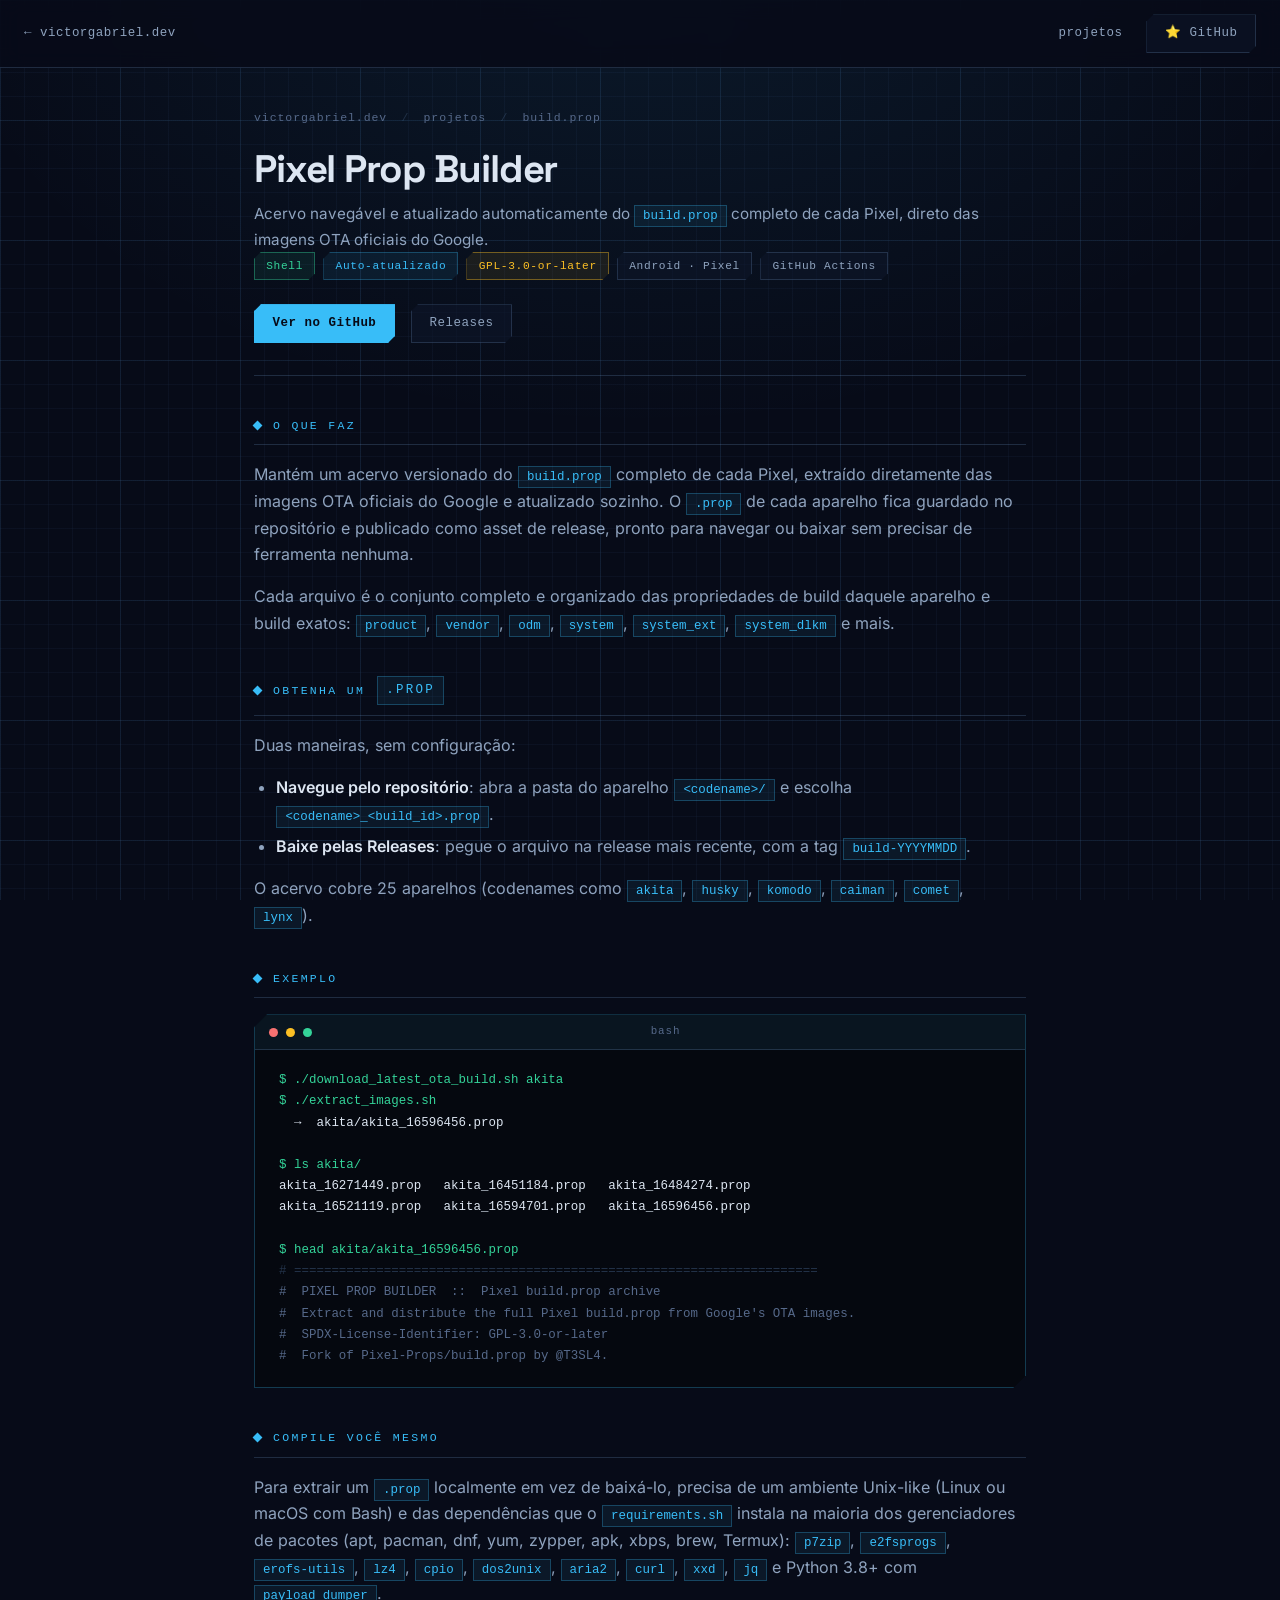
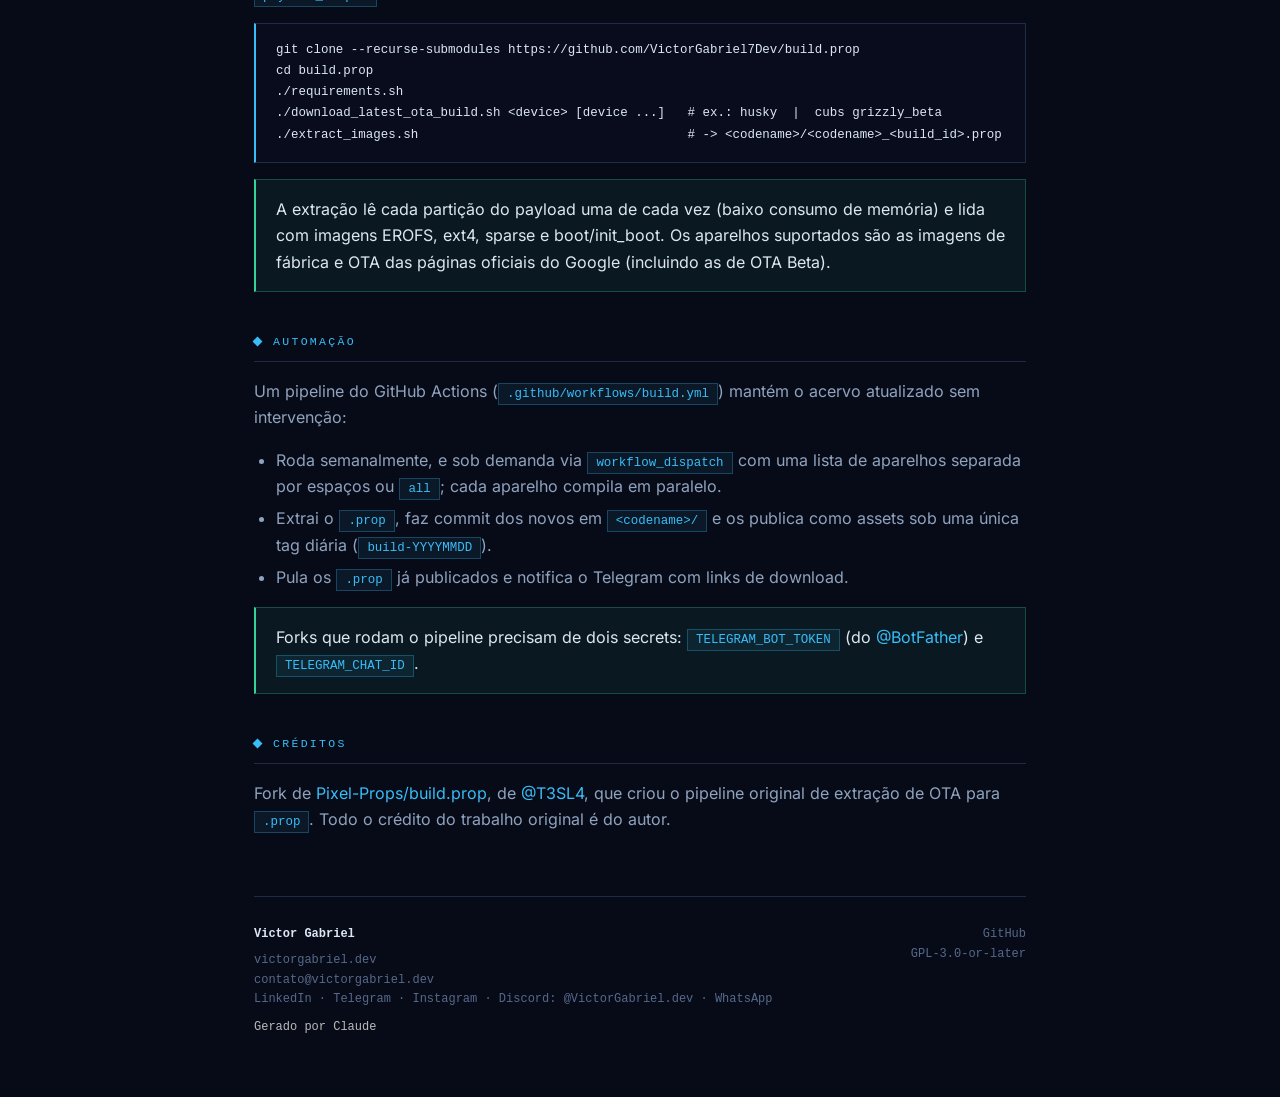
==== projetos/build.prop/index.html @ a3136533 "Atualiza o espelho do conteúdo servido por https://victorgabriel.dev/ Captura feita por HTTP público" ====
<!DOCTYPE html>
<html lang="pt-BR">
<head>
  <meta charset="UTF-8">
  <meta name="viewport" content="width=device-width, initial-scale=1.0">

  <title>Pixel Prop Builder · build.prop de todo Pixel, direto das OTA | Victor Gabriel</title>
  <meta name="description" content="Acervo navegável e atualizado automaticamente do build.prop completo de cada Pixel, extraído direto das imagens OTA oficiais do Google e publicado como asset de release.">
  <meta name="keywords" content="build.prop, Pixel, OTA, Android, imagem de fábrica, factory image, codename, ro.build, device props, Google OTA, payload dumper, EROFS, Pixel Prop Builder, Victor Gabriel Dev, Victor Gabriel Desenvolvedor, Victor Gabriel Linux, Victor Gabriel Android, Inovamind Dev">
  <meta name="author" content="Victor Gabriel">
  <meta name="robots" content="index, follow">
  <link rel="canonical" href="https://victorgabriel.dev/projetos/build.prop/">

  <meta property="og:type"        content="website">
  <meta property="og:url"         content="https://victorgabriel.dev/projetos/build.prop/">
  <meta property="og:title"       content="Pixel Prop Builder · build.prop de todo Pixel, direto das OTA">
  <meta property="og:description" content="Acervo versionado e auto-atualizado do build.prop completo de cada Pixel, extraído direto das imagens OTA oficiais do Google.">
  <meta property="og:image"       content="https://victorgabriel.dev/paz-amor-e-coding.jpg">
  <meta property="og:locale"      content="pt_BR">
  <meta property="og:site_name"   content="Victor Gabriel">

  <meta name="twitter:card"        content="summary">
  <meta name="twitter:title"       content="Pixel Prop Builder · build.prop de todo Pixel, direto das OTA">
  <meta name="twitter:description" content="Acervo versionado e auto-atualizado do build.prop completo de cada Pixel, extraído das imagens OTA oficiais do Google.">
  <meta name="twitter:image"       content="https://victorgabriel.dev/paz-amor-e-coding.jpg">

  <script type="application/ld+json">
  {
    "@context": "https://schema.org",
    "@type": "SoftwareApplication",
    "name": "Pixel Prop Builder",
    "description": "Acervo navegável e atualizado automaticamente do build.prop completo de cada Pixel, extraído direto das imagens OTA oficiais do Google e publicado como asset de release.",
    "applicationCategory": "DeveloperApplication",
    "operatingSystem": "Linux, macOS",
    "programmingLanguage": "Shell",
    "codeRepository": "https://github.com/VictorGabriel7Dev/build.prop",
    "author": {
      "@type": "Person",
      "name": "Victor Gabriel",
      "url": "https://victorgabriel.dev",
      "email": "contato@victorgabriel.dev"
    },
    "license": "https://www.gnu.org/licenses/gpl-3.0.html",
    "url": "https://victorgabriel.dev/projetos/build.prop/",
    "offers": {
      "@type": "Offer",
      "price": "0",
      "priceCurrency": "BRL"
    }
  }
  </script>

  <link rel="preload" href="/fonts/space-grotesk.woff2" as="font" type="font/woff2" crossorigin>
  <link rel="preload" href="/fonts/inter.woff2" as="font" type="font/woff2" crossorigin>
  <link rel="stylesheet" href="/css/site.css">
  <meta name="theme-color" content="#070B18">
  <meta name="color-scheme" content="dark">
</head>

<body>

  <nav>
    <a href="https://victorgabriel.dev">← victorgabriel.dev</a>
    <div class="nav-right">
      <a href="https://victorgabriel.dev/projetos/">projetos</a>
      <a href="https://github.com/VictorGabriel7Dev/build.prop" class="btn-gh">⭐ GitHub</a>
    </div>
  </nav>

  <div class="page">

    <header>
      <div class="breadcrumb">
        <a href="https://victorgabriel.dev">victorgabriel.dev</a>
        <span>/</span>
        <a href="https://victorgabriel.dev/projetos/">projetos</a>
        <span>/</span>
        build.prop
      </div>

      <h1>Pixel Prop Builder</h1>
      <p class="tagline">Acervo navegável e atualizado automaticamente do <code>build.prop</code> completo de cada Pixel, direto das imagens OTA oficiais do Google.</p>

      <div class="meta-badges">
        <span class="badge green">Shell</span>
        <span class="badge cyan">Auto-atualizado</span>
        <span class="badge yellow">GPL-3.0-or-later</span>
        <span class="badge">Android · Pixel</span>
        <span class="badge">GitHub Actions</span>
      </div>

      <div class="header-links">
        <a href="https://github.com/VictorGabriel7Dev/build.prop" class="link-primary">Ver no GitHub</a>
        <a href="https://github.com/VictorGabriel7Dev/build.prop/releases" class="link-secondary" target="_blank">Releases</a>
      </div>
    </header>

    <div class="content">

      <section>
        <h2>O que faz</h2>
        <p>
          Mantém um acervo versionado do <code>build.prop</code> completo de cada Pixel, extraído
          diretamente das imagens OTA oficiais do Google e atualizado sozinho. O <code>.prop</code>
          de cada aparelho fica guardado no repositório e publicado como asset de release, pronto
          para navegar ou baixar sem precisar de ferramenta nenhuma.
        </p>
        <p>
          Cada arquivo é o conjunto completo e organizado das propriedades de build daquele aparelho
          e build exatos: <code>product</code>, <code>vendor</code>, <code>odm</code>,
          <code>system</code>, <code>system_ext</code>, <code>system_dlkm</code> e mais.
        </p>
      </section>

      <section>
        <h2>Obtenha um <code>.prop</code></h2>
        <p>Duas maneiras, sem configuração:</p>
        <ul>
          <li>
            <strong>Navegue pelo repositório</strong>: abra a pasta do aparelho
            <code>&lt;codename&gt;/</code> e escolha <code>&lt;codename&gt;_&lt;build_id&gt;.prop</code>.
          </li>
          <li>
            <strong>Baixe pelas Releases</strong>: pegue o arquivo na release mais recente,
            com a tag <code>build-YYYYMMDD</code>.
          </li>
        </ul>
        <p>O acervo cobre 25 aparelhos (codenames como <code>akita</code>, <code>husky</code>,
           <code>komodo</code>, <code>caiman</code>, <code>comet</code>, <code>lynx</code>).</p>
      </section>

      <section>
        <h2>Exemplo</h2>
        <div class="terminal">
          <div class="terminal-bar">
            <div class="dot dot-r"></div>
            <div class="dot dot-y"></div>
            <div class="dot dot-g"></div>
            <span class="terminal-title">bash</span>
          </div>
          <pre><span class="t-cmd">$ ./download_latest_ota_build.sh akita</span>
<span class="t-cmd">$ ./extract_images.sh</span>
  →  akita/akita_16596456.prop

<span class="t-cmd">$ ls akita/</span>
akita_16271449.prop   akita_16451184.prop   akita_16484274.prop
akita_16521119.prop   akita_16594701.prop   akita_16596456.prop

<span class="t-cmd">$ head akita/akita_16596456.prop</span>
<span class="t-sep"># ======================================================================</span>
<span class="t-label">#  PIXEL PROP BUILDER  ::  Pixel build.prop archive</span>
<span class="t-label">#  Extract and distribute the full Pixel build.prop from Google's OTA images.</span>
<span class="t-label">#  SPDX-License-Identifier: GPL-3.0-or-later</span>
<span class="t-label">#  Fork of Pixel-Props/build.prop by @T3SL4.</span></pre>
        </div>
      </section>

      <section>
        <h2>Compile você mesmo</h2>
        <p>
          Para extrair um <code>.prop</code> localmente em vez de baixá-lo, precisa de um ambiente
          Unix-like (Linux ou macOS com Bash) e das dependências que o <code>requirements.sh</code>
          instala na maioria dos gerenciadores de pacotes (apt, pacman, dnf, yum, zypper, apk, xbps,
          brew, Termux): <code>p7zip</code>, <code>e2fsprogs</code>, <code>erofs-utils</code>,
          <code>lz4</code>, <code>cpio</code>, <code>dos2unix</code>, <code>aria2</code>,
          <code>curl</code>, <code>xxd</code>, <code>jq</code> e Python 3.8+ com
          <code>payload_dumper</code>.
        </p>
        <pre>git clone --recurse-submodules https://github.com/VictorGabriel7Dev/build.prop
cd build.prop
./requirements.sh
./download_latest_ota_build.sh &lt;device&gt; [device ...]   # ex.: husky  |  cubs grizzly_beta
./extract_images.sh                                    # -&gt; &lt;codename&gt;/&lt;codename&gt;_&lt;build_id&gt;.prop</pre>
        <div class="callout">
          A extração lê cada partição do payload uma de cada vez (baixo consumo de memória) e lida
          com imagens EROFS, ext4, sparse e boot/init_boot. Os aparelhos suportados são as imagens
          de fábrica e OTA das páginas oficiais do Google (incluindo as de OTA Beta).
        </div>
      </section>

      <section>
        <h2>Automação</h2>
        <p>
          Um pipeline do GitHub Actions (<code>.github/workflows/build.yml</code>) mantém o acervo
          atualizado sem intervenção:
        </p>
        <ul>
          <li>Roda semanalmente, e sob demanda via <code>workflow_dispatch</code> com uma lista de
              aparelhos separada por espaços ou <code>all</code>; cada aparelho compila em paralelo.</li>
          <li>Extrai o <code>.prop</code>, faz commit dos novos em <code>&lt;codename&gt;/</code> e os
              publica como assets sob uma única tag diária (<code>build-YYYYMMDD</code>).</li>
          <li>Pula os <code>.prop</code> já publicados e notifica o Telegram com links de download.</li>
        </ul>
        <div class="callout">
          Forks que rodam o pipeline precisam de dois secrets:
          <code>TELEGRAM_BOT_TOKEN</code> (do <a href="https://t.me/BotFather">@BotFather</a>) e
          <code>TELEGRAM_CHAT_ID</code>.
        </div>
      </section>

      <section>
        <h2>Créditos</h2>
        <p>
          Fork de <a href="https://github.com/Pixel-Props/build.prop">Pixel-Props/build.prop</a>,
          de <a href="https://github.com/T3SL4">@T3SL4</a>, que criou o pipeline original de
          extração de OTA para <code>.prop</code>. Todo o crédito do trabalho original é do autor.
        </p>
      </section>

    </div>

    <footer>
      <div class="footer-author">
        <strong>Victor Gabriel</strong>
        <a href="https://victorgabriel.dev">victorgabriel.dev</a><br>
        <a href="mailto:contato@victorgabriel.dev">contato@victorgabriel.dev</a><br>
        <a href="https://www.linkedin.com/in/victorgabriel-dev">LinkedIn</a> · <a href="https://t.me/VictorGabriel_Dev">Telegram</a> · <a href="https://www.instagram.com/VictorGabriel_Dev">Instagram</a> · Discord: <a href="https://discord.com/users/1481407654458036265">@VictorGabriel.dev</a> · <a href="https://wa.me/@VictorGabriel_Dev">WhatsApp</a><br>
        <span style="color:#bbb;margin-top:.5rem;display:block">Gerado por <a href="https://claude.ai" style="color:#bbb">Claude</a>
        </span>
      </div>
      <div class="footer-right">
        <a href="https://github.com/VictorGabriel7Dev/build.prop">GitHub</a><br>
        <a href="https://www.gnu.org/licenses/gpl-3.0.html">GPL-3.0-or-later</a><br>
    </div>
    </footer>

  </div>

</body>
</html>
---- css/site.css ----
@font-face {
    font-family: "Inter";
    font-style: normal;
    font-weight: 400 700;
    font-display: swap;
    src: url("/fonts/inter.woff2") format("woff2");
}

@font-face {
    font-family: "Space Grotesk";
    font-style: normal;
    font-weight: 400 700;
    font-display: swap;
    src: url("/fonts/space-grotesk.woff2") format("woff2");
}

:root {
    --bg:        #070B18;
    --fill:      rgba(8, 14, 30, 0.78);
    --fill-hi:   rgba(14, 24, 46, 0.86);
    --fill-2:    rgba(14, 22, 42, 0.55);
    --text:      #DDE6F2;
    --muted:     #8FA3BE;
    --faint:     #56698A;

    --ciano:     #38BDF8;
    --ciano-dim: rgba(56, 189, 248, 0.28);
    --ciano-hi:  rgba(56, 189, 248, 0.62);
    --linha:     rgba(120, 160, 210, 0.22);

    --verde:     #34D399;
    --ambar:     #FBBF24;
    --vermelho:  #F87171;
    --magenta:   #E879F9;

    --mono: ui-monospace, "SFMono-Regular", Menlo, Consolas, monospace;

    --chanfro: polygon(13px 0, 100% 0, 100% calc(100% - 13px), calc(100% - 13px) 100%, 0 100%, 0 13px);
    --chanfro-sm: polygon(7px 0, 100% 0, 100% calc(100% - 7px), calc(100% - 7px) 100%, 0 100%, 0 7px);
}

*, *::before, *::after {
    box-sizing: border-box;
}

html {
    background: var(--bg);
    scroll-behavior: smooth;
}

body {
    margin: 0;
    color: var(--text);
    font-family: "Inter", system-ui, -apple-system, Segoe UI, sans-serif;
    font-size: 16px;
    line-height: 1.65;
    -webkit-font-smoothing: antialiased;
    background-color: var(--bg);
    background-image:
        radial-gradient(70rem 50rem at 50% -10%, rgba(56, 189, 248, 0.09), transparent 65%),
        linear-gradient(rgba(86, 140, 200, 0.055) 1px, transparent 1px),
        linear-gradient(90deg, rgba(86, 140, 200, 0.055) 1px, transparent 1px),
        linear-gradient(rgba(86, 140, 200, 0.10) 1px, transparent 1px),
        linear-gradient(90deg, rgba(86, 140, 200, 0.10) 1px, transparent 1px);
    background-size: 100% 100%, 24px 24px, 24px 24px, 120px 120px, 120px 120px;
    background-attachment: fixed;
}

a {
    color: var(--ciano);
    text-decoration: none;
}

a:hover {
    text-decoration: underline;
}

a:focus-visible,
button:focus-visible {
    outline: 2px solid var(--ciano);
    outline-offset: 3px;
}

code {
    font-family: var(--mono);
    font-size: 0.78rem;
    color: var(--ciano);
    background: rgba(56, 189, 248, 0.07);
    border: 1px solid var(--ciano-dim);
    padding: 3px 8px;
    white-space: nowrap;
}

.frame {
    background: linear-gradient(135deg, var(--ciano-hi), var(--linha) 45%, var(--ciano-dim));
    clip-path: var(--chanfro);
    padding: 1px;
}

.frame > .inner {
    background: var(--fill);
    clip-path: var(--chanfro);
    padding: 26px 28px;
}

.rotulo {
    font-family: var(--mono);
    font-size: 11px;
    font-weight: 500;
    letter-spacing: 0.2em;
    text-transform: uppercase;
    color: var(--ciano);
    display: flex;
    align-items: center;
    gap: 12px;
    margin: 0 0 18px;
}

.rotulo::before {
    content: "";
    width: 7px;
    height: 7px;
    background: var(--ciano);
    transform: rotate(45deg);
    flex-shrink: 0;
}

.rotulo::after {
    content: "";
    flex: 1;
    height: 1px;
    background: repeating-linear-gradient(90deg, var(--linha) 0 6px, transparent 6px 10px);
}

.prancha {
    max-width: 900px;
    margin: 0 auto;
    padding: 48px 20px 96px;
}

.prancha > .frame,
.prancha > .secao {
    margin: 0 0 34px;
}

.carimbo > .inner {
    padding: 0;
}

.carimbo-topo {
    display: grid;
    grid-template-columns: 1fr 250px;
}

.carimbo-id {
    padding: 30px 28px;
    display: flex;
    flex-direction: row;
    align-items: center;
    gap: 22px;
}

.carimbo-id-texto {
    display: flex;
    flex-direction: column;
    justify-content: center;
    min-width: 0;
}

.carimbo-avatar {
    flex: 0 0 auto;
    display: block;
}

.carimbo-avatar img {
    display: block;
    width: 88px;
    height: 88px;
    border-radius: 999px;
    object-fit: cover;
    border: 1px solid var(--linha);
    filter: saturate(0.72) contrast(1.06);
}

.carimbo-foto {
    border-left: 1px solid var(--linha);
    padding: 16px;
    display: flex;
    align-items: center;
    justify-content: center;
}

.carimbo-foto img {
    display: block;
    width: 100%;
    height: auto;
    filter: saturate(0.72) contrast(1.06);
}

.prancha h1 {
    margin: 0;
    font-family: "Space Grotesk", system-ui, sans-serif;
    font-size: clamp(2rem, 5vw, 2.9rem);
    font-weight: 700;
    letter-spacing: -0.03em;
    line-height: 1.05;
}

.headline {
    margin: 12px 0 0;
    color: var(--muted);
    font-size: 0.9rem;
    line-height: 1.55;
    max-width: 34rem;
}

/* Selo de contribuidor (credencial, nao chip de stack): SVG flat 199x20
   servido pelo proprio hub. line-height:0 remove a folga da linha de
   texto em volta da imagem. */
.carimbo-selo {
    display: inline-block;
    margin: 14px 0 0;
    line-height: 0;
}

.carimbo-selo img {
    display: block;
    height: 20px;
    width: auto;
    border-radius: 3px;
}

.carimbo-rodape {
    display: grid;
    grid-template-columns: 1fr 1fr;
    border-top: 1px solid var(--linha);
}

.celula {
    padding: 14px 28px;
    font-family: var(--mono);
    font-size: 0.82rem;
}

.celula + .celula {
    border-left: 1px solid var(--linha);
}

.celula em {
    font-style: normal;
    color: var(--muted);
}

.secao > .rotulo {
    margin-bottom: 14px;
}

.contato {
    display: grid;
    grid-template-columns: repeat(2, 1fr);
    gap: 1px;
    background: var(--linha);
    border: 1px solid var(--linha);
}

.contato div {
    background: var(--fill);
    padding: 11px 16px;
    font-size: 0.9rem;
    display: flex;
    gap: 10px;
    align-items: baseline;
}

.contato strong {
    color: var(--faint);
    font-weight: 500;
    min-width: 76px;
    font-size: 0.72rem;
    font-family: var(--mono);
    letter-spacing: 0.1em;
    text-transform: uppercase;
}

.bio p {
    margin: 0;
    color: #C2CFE0;
    font-size: 1.01rem;
    line-height: 1.78;
}

.poema > .inner {
    display: flex;
    gap: 20px;
    align-items: flex-start;
}

.aspa {
    font-family: "Space Grotesk", Georgia, serif;
    font-size: 52px;
    line-height: 0.9;
    color: var(--ciano-dim);
    flex-shrink: 0;
}

.verso {
    font-style: italic;
    color: var(--muted);
    line-height: 1.8;
}

.autor {
    display: block;
    margin-top: 14px;
    font-style: normal;
    font-family: var(--mono);
    font-size: 0.76rem;
    letter-spacing: 0.04em;
    color: var(--faint);
}

article.frame {
    margin: 0 0 12px;
    transition: background 0.25s ease;
}

article.frame:hover {
    background: linear-gradient(135deg, var(--ciano), var(--ciano-hi) 60%, var(--linha));
}

article.frame > .inner {
    padding: 20px 24px;
    transition: background 0.25s ease;
}

article.frame:hover > .inner {
    background: var(--fill-hi);
}

article h3 {
    margin: 0 0 8px;
    font-family: "Space Grotesk", system-ui, sans-serif;
    font-size: 1.2rem;
    font-weight: 700;
    letter-spacing: -0.012em;
}

article h3 a {
    color: var(--text);
}

article h3 a:hover {
    color: var(--ciano);
}

article p {
    margin: 0 0 10px;
    color: var(--muted);
    font-size: 0.92rem;
}

article p:last-child {
    margin-bottom: 0;
}

.tags {
    display: flex;
    flex-wrap: wrap;
    gap: 6px;
}

.acoes {
    font-size: 0.87rem;
}

.selos {
    display: flex;
    flex-wrap: wrap;
    gap: 5px;
}

.selos img {
    display: block;
    opacity: 0.85;
    transition: opacity 0.2s ease;
}

.selos img:hover {
    opacity: 1;
}

.parceiros {
    display: grid;
    grid-template-columns: repeat(auto-fit, minmax(210px, 1fr));
    gap: 1px;
    background: var(--linha);
    border: 1px solid var(--linha);
}

.parceiros a {
    font-family: var(--mono);
    font-size: 0.84rem;
    color: var(--muted);
    background: var(--fill);
    padding: 13px 16px;
    transition: color 0.2s ease, background 0.2s ease;
}

.parceiros a:hover {
    color: var(--bg);
    background: var(--ciano);
    text-decoration: none;
}

nav {
    display: flex;
    justify-content: space-between;
    align-items: center;
    gap: 1rem;
    padding: 0.9rem 1.5rem;
    border-bottom: 1px solid var(--linha);
    background: rgba(7, 11, 24, 0.88);
    backdrop-filter: blur(10px);
    -webkit-backdrop-filter: blur(10px);
    font-family: var(--mono);
    font-size: 0.78rem;
    letter-spacing: 0.04em;
    position: sticky;
    top: 0;
    z-index: 10;
}

nav a {
    color: var(--muted);
}

nav a:hover {
    color: var(--ciano);
    text-decoration: none;
}

nav .nav-right {
    display: flex;
    gap: 1.5rem;
    align-items: center;
}

.page {
    max-width: 820px;
    margin: 0 auto;
    padding: 2.5rem 1.5rem 4rem;
}

.page header {
    padding: 0 0 2rem;
    border-bottom: 1px solid var(--linha);
    margin-bottom: 2.5rem;
}

.breadcrumb {
    font-family: var(--mono);
    font-size: 0.72rem;
    letter-spacing: 0.08em;
    color: var(--faint);
    margin-bottom: 1.25rem;
}

.breadcrumb a {
    color: var(--faint);
}

.breadcrumb a:hover {
    color: var(--ciano);
    text-decoration: none;
}

.breadcrumb span {
    margin: 0 0.4rem;
    color: var(--linha);
}

.page h1 {
    margin: 0 0 0.6rem;
    font-family: "Space Grotesk", system-ui, sans-serif;
    font-size: clamp(1.8rem, 4.5vw, 2.4rem);
    font-weight: 700;
    letter-spacing: -0.03em;
    line-height: 1.15;
}

.tagline {
    color: var(--muted);
    font-size: 0.95rem;
    margin: 0 0 1.5rem;
}

.meta-badges {
    display: flex;
    flex-wrap: wrap;
    gap: 0.5rem;
    margin-bottom: 1.5rem;
}

.badge {
    display: inline-block;
    font-family: var(--mono);
    font-size: 0.7rem;
    letter-spacing: 0.06em;
    padding: 0.25rem 0.7rem;
    clip-path: var(--chanfro-sm);
    border: 1px solid var(--linha);
    color: var(--muted);
    background: var(--fill-2);
}

.badge.green   { border-color: rgba(52, 211, 153, 0.4);  color: var(--verde);    background: rgba(52, 211, 153, 0.08); }
.badge.cyan    { border-color: var(--ciano-dim);          color: var(--ciano);    background: rgba(56, 189, 248, 0.08); }
.badge.yellow  { border-color: rgba(251, 191, 36, 0.4);   color: var(--ambar);    background: rgba(251, 191, 36, 0.08); }
.badge.red     { border-color: rgba(248, 113, 113, 0.4);  color: var(--vermelho); background: rgba(248, 113, 113, 0.08); }
.badge.magenta { border-color: rgba(232, 121, 249, 0.4);  color: var(--magenta);  background: rgba(232, 121, 249, 0.08); }

.header-links {
    display: flex;
    gap: 1rem;
    flex-wrap: wrap;
}

.link-primary,
.link-secondary,
.btn-gh {
    font-family: var(--mono);
    font-size: 0.78rem;
    letter-spacing: 0.04em;
    padding: 0.5rem 1.1rem;
    clip-path: var(--chanfro-sm);
    transition: background 0.2s ease, color 0.2s ease, border-color 0.2s ease;
}

.link-primary {
    background: var(--ciano);
    color: var(--bg);
    font-weight: 700;
    border: 1px solid var(--ciano);
}

.link-primary:hover {
    background: #7DD3FC;
    border-color: #7DD3FC;
    text-decoration: none;
}

.link-secondary,
.btn-gh {
    border: 1px solid var(--linha);
    color: var(--muted);
    background: var(--fill-2);
}

.link-secondary:hover,
.btn-gh:hover {
    border-color: var(--ciano-hi);
    color: var(--ciano);
    text-decoration: none;
}

.content {
    display: flex;
    flex-direction: column;
    gap: 2.5rem;
}

.page section {
    display: flex;
    flex-direction: column;
    gap: 1rem;
}

.page h2 {
    margin: 0;
    font-family: var(--mono);
    font-size: 0.72rem;
    font-weight: 500;
    color: var(--ciano);
    text-transform: uppercase;
    letter-spacing: 0.2em;
    padding-bottom: 0.6rem;
    border-bottom: 1px solid var(--linha);
    display: flex;
    align-items: center;
    gap: 12px;
}

.page h2::before {
    content: "";
    width: 7px;
    height: 7px;
    background: var(--ciano);
    transform: rotate(45deg);
    flex-shrink: 0;
}

.page h3 {
    margin: 0.5rem 0 0;
    font-family: "Space Grotesk", system-ui, sans-serif;
    font-size: 1rem;
    font-weight: 700;
    color: var(--text);
    letter-spacing: -0.01em;
}

.page p,
.page li {
    color: var(--muted);
    margin: 0;
}

.page ul,
.page ol {
    padding-left: 1.4rem;
    margin: 0;
    display: flex;
    flex-direction: column;
    gap: 0.35rem;
}

.page strong {
    color: var(--text);
    font-weight: 600;
}

.page pre {
    margin: 0;
    background: var(--fill);
    border: 1px solid var(--linha);
    border-left: 2px solid var(--ciano);
    padding: 1rem 1.25rem;
    overflow-x: auto;
    font-family: var(--mono);
    font-size: 0.78rem;
    line-height: 1.7;
    color: var(--text);
}

.page pre code {
    background: none;
    border: none;
    padding: 0;
    color: inherit;
    font-size: inherit;
    white-space: pre;
}

.terminal {
    background: #05080F;
    border: 1px solid var(--ciano-dim);
    clip-path: var(--chanfro);
    overflow: hidden;
}

.terminal-bar {
    background: rgba(56, 189, 248, 0.07);
    border-bottom: 1px solid var(--linha);
    padding: 0.5rem 0.85rem;
    display: flex;
    align-items: center;
    gap: 0.5rem;
}

.dot {
    width: 9px;
    height: 9px;
    border-radius: 50%;
}

.dot-r { background: var(--vermelho); }
.dot-y { background: var(--ambar); }
.dot-g { background: var(--verde); }

.terminal-title {
    font-family: var(--mono);
    font-size: 0.68rem;
    letter-spacing: 0.08em;
    color: var(--faint);
    margin-left: auto;
    margin-right: auto;
}

.terminal pre {
    background: none;
    border: none;
    border-left: none;
    padding: 1.25rem 1.5rem;
}

.t-cmd    { color: var(--verde); }
.t-ok     { color: var(--verde); font-weight: 700; }
.t-total  { color: var(--verde); font-weight: 700; }
.t-ban    { color: var(--vermelho); font-weight: 700; }
.t-head   { color: var(--ciano); }
.t-info   { color: var(--ciano); }
.t-banner { color: var(--ciano); font-weight: 700; }
.t-repo   { color: var(--ciano); font-weight: 700; }
.t-user   { color: var(--magenta); font-weight: 700; }
.t-coin   { color: var(--ambar); }
.t-sec    { color: #A78BFA; font-weight: 700; }
.t-val    { color: var(--text); }
.t-label  { color: var(--faint); }
.t-desc   { color: var(--faint); }
.t-url    { color: var(--faint); }
.t-idx    { color: #3A4A63; }
.t-sep    { color: #24344B; }

.callout {
    background: rgba(52, 211, 153, 0.07);
    border: 1px solid rgba(52, 211, 153, 0.28);
    border-left: 2px solid var(--verde);
    padding: 1rem 1.25rem;
}

.callout.warn {
    background: rgba(248, 113, 113, 0.07);
    border-color: rgba(248, 113, 113, 0.28);
    border-left-color: var(--vermelho);
}

.formula {
    background: var(--fill);
    border: 1px solid var(--linha);
    padding: 1rem 1.25rem;
    font-family: var(--mono);
    font-size: 0.8rem;
    line-height: 1.9;
    color: var(--text);
    overflow-x: auto;
}

.formula .comment {
    color: var(--faint);
}

.screenshots {
    display: flex;
    flex-direction: column;
    gap: 1rem;
}

.screenshots img {
    width: 100%;
    height: auto;
    display: block;
    border: 1px solid var(--linha);
    filter: saturate(0.9);
}

.screenshots figure {
    margin: 0;
}

.screenshots figcaption {
    font-family: var(--mono);
    font-size: 0.78rem;
    color: var(--muted);
    margin-top: 0.4rem;
}

.table-wrap {
    overflow-x: auto;
}

.page table {
    width: 100%;
    border-collapse: collapse;
    font-size: 0.86rem;
}

.page th {
    text-align: left;
    padding: 0.6rem 0.75rem;
    font-family: var(--mono);
    font-size: 0.68rem;
    font-weight: 500;
    letter-spacing: 0.12em;
    text-transform: uppercase;
    color: var(--faint);
    background: var(--fill-2);
    border: 1px solid var(--linha);
}

.page td {
    padding: 0.6rem 0.75rem;
    border: 1px solid var(--linha);
    color: var(--muted);
}

.page td code {
    font-size: 0.75rem;
}

.lang-divider {
    display: flex;
    align-items: center;
    gap: 1rem;
    margin: 1rem 0 0.5rem;
    font-family: var(--mono);
    font-size: 0.68rem;
    letter-spacing: 0.12em;
    text-transform: uppercase;
    color: var(--faint);
}

.lang-divider::before,
.lang-divider::after {
    content: "";
    flex: 1;
    height: 1px;
    background: var(--linha);
}

.lang-divider span {
    white-space: nowrap;
    padding: 0.25rem 0.7rem;
    border: 1px solid var(--linha);
    clip-path: var(--chanfro-sm);
    background: var(--fill-2);
}

.page footer {
    margin-top: 4rem;
    padding-top: 1.75rem;
    border-top: 1px solid var(--linha);
    display: flex;
    justify-content: space-between;
    gap: 1.5rem;
    flex-wrap: wrap;
    font-family: var(--mono);
    font-size: 0.75rem;
    color: var(--faint);
}

.page footer a {
    color: var(--faint);
}

.page footer a:hover {
    color: var(--ciano);
    text-decoration: none;
}

.footer-author strong {
    color: var(--text);
    display: block;
    margin-bottom: 0.35rem;
    font-weight: 600;
}

.footer-right {
    text-align: right;
}

.erro {
    min-height: 100vh;
    display: flex;
    align-items: center;
    justify-content: center;
    padding: 2rem 1.25rem;
}

.erro .frame {
    max-width: 540px;
    width: 100%;
}

.erro .inner {
    padding: 36px 32px;
    text-align: center;
}

.erro-code {
    margin: 0;
    font-family: "Space Grotesk", system-ui, sans-serif;
    font-size: 4.8rem;
    font-weight: 700;
    line-height: 1;
    letter-spacing: -0.04em;
    color: var(--ciano);
}

.erro h1 {
    margin: 0.5rem 0 0.6rem;
    font-family: "Space Grotesk", system-ui, sans-serif;
    font-size: 1.35rem;
    font-weight: 700;
    letter-spacing: -0.02em;
}

.erro p {
    margin: 0 0 1.5rem;
    color: var(--muted);
    font-size: 0.95rem;
}

.erro .actions {
    display: flex;
    gap: 0.75rem;
    justify-content: center;
    flex-wrap: wrap;
}

.erro footer {
    margin-top: 1.75rem;
    padding-top: 1.25rem;
    border-top: 1px solid var(--linha);
    font-family: var(--mono);
    font-size: 0.72rem;
    color: var(--faint);
}

.erro footer a {
    color: var(--faint);
}

.erro footer a:hover {
    color: var(--ciano);
    text-decoration: none;
}

@media (min-width: 900px) {
    .carimbo-topo {
        grid-template-columns: 1fr 320px;
    }

    .carimbo-id {
        padding: 40px 36px;
        gap: 26px;
    }

    .carimbo-avatar img {
        width: 104px;
        height: 104px;
    }

    .carimbo-foto {
        padding: 20px;
    }
}

@media (max-width: 640px) {
    .prancha {
        padding: 28px 12px 64px;
    }

    .carimbo-topo {
        grid-template-columns: 1fr;
    }

    .carimbo-foto {
        border-left: none;
        border-top: 1px solid var(--linha);
        order: -1;
        padding: 22px 22px 4px;
    }

    .carimbo-foto img {
        max-width: 190px;
    }

    .carimbo-id {
        padding: 22px;
        gap: 16px;
    }

    .carimbo-avatar img {
        width: 68px;
        height: 68px;
    }

    .carimbo-rodape,
    .contato,
    .parceiros {
        grid-template-columns: 1fr;
    }

    .celula + .celula {
        border-left: none;
        border-top: 1px solid var(--linha);
    }

    .celula {
        padding: 12px 22px;
    }

    .frame > .inner {
        padding: 22px 18px;
    }

    .page {
        padding: 1.75rem 1.1rem 3rem;
    }

    .page footer {
        flex-direction: column;
        gap: 1.25rem;
    }

    .footer-right {
        text-align: left;
    }

    nav {
        padding: 0.8rem 1.1rem;
    }
}

@media (prefers-reduced-motion: reduce) {
    html {
        scroll-behavior: auto;
    }

    article.frame,
    article.frame > .inner,
    .selos img,
    .parceiros a,
    .link-primary,
    .link-secondary,
    .btn-gh {
        transition: none;
    }
}
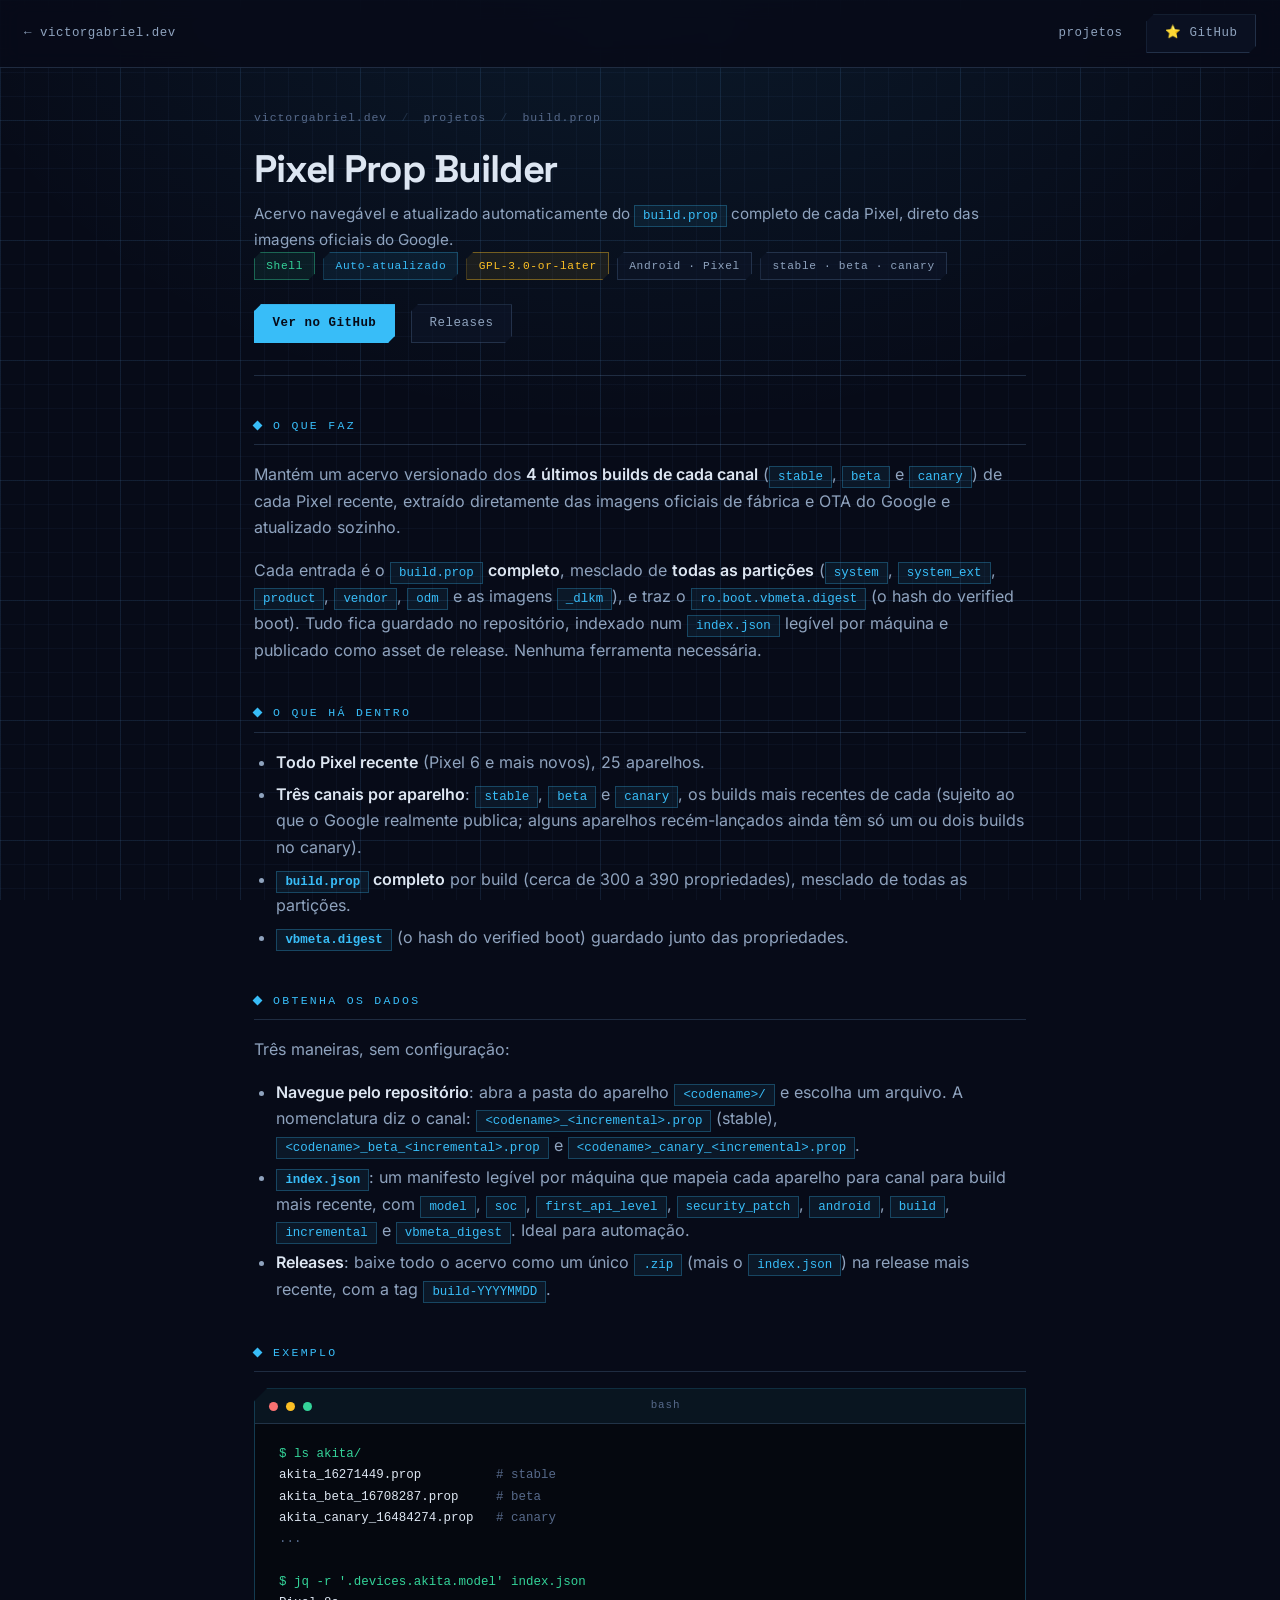
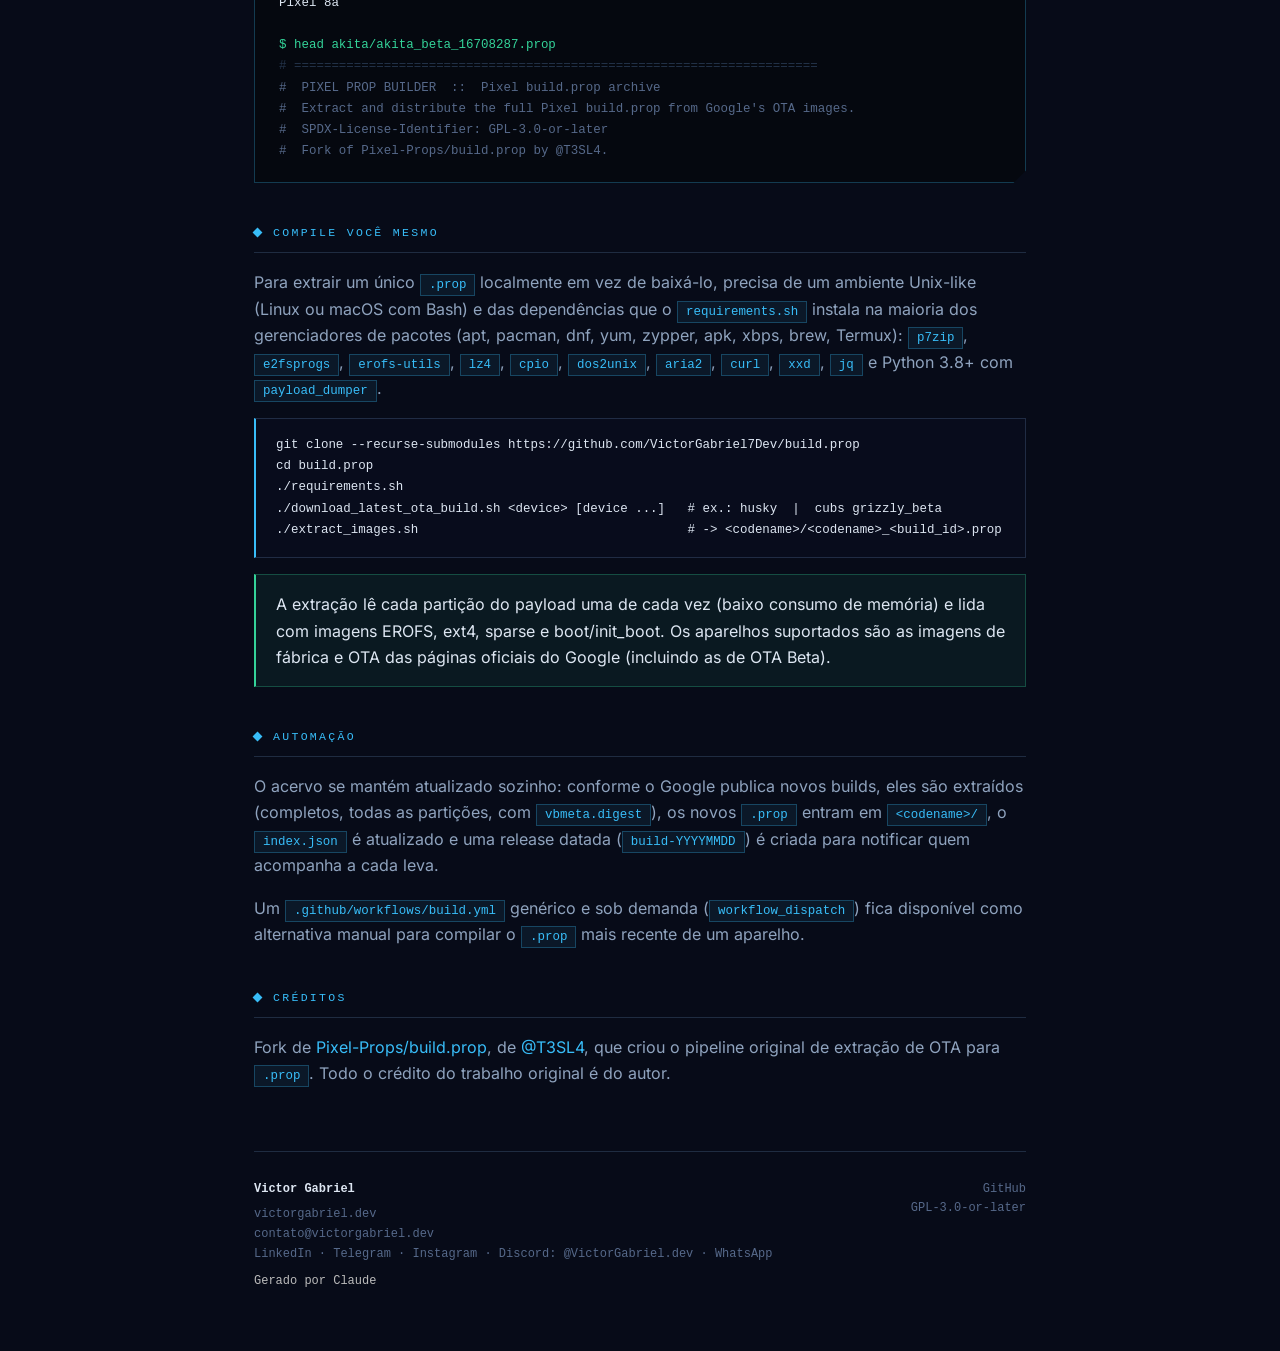
==== commit effc5064: "Atualiza o espelho do conteúdo servido por https://victorgabriel.dev/ Captura feita por HTTP público" ====
--- a/projetos/build.prop/index.html
+++ b/projetos/build.prop/index.html
@@ -5,8 +5,8 @@
   <meta name="viewport" content="width=device-width, initial-scale=1.0">
 
   <title>Pixel Prop Builder · build.prop de todo Pixel, direto das OTA | Victor Gabriel</title>
-  <meta name="description" content="Acervo navegável e atualizado automaticamente do build.prop completo de cada Pixel, extraído direto das imagens OTA oficiais do Google e publicado como asset de release.">
-  <meta name="keywords" content="build.prop, Pixel, OTA, Android, imagem de fábrica, factory image, codename, ro.build, device props, Google OTA, payload dumper, EROFS, Pixel Prop Builder, Victor Gabriel Dev, Victor Gabriel Desenvolvedor, Victor Gabriel Linux, Victor Gabriel Android, Inovamind Dev">
+  <meta name="description" content="Acervo navegável e auto-atualizado do build.prop completo de cada Pixel (todas as partições + vbmeta.digest), nos canais stable, beta e canary, extraído das imagens oficiais do Google e indexado em index.json.">
+  <meta name="keywords" content="build.prop, Pixel, OTA, Android, imagem de fábrica, factory image, codename, canary, beta, stable, vbmeta, index.json, ro.build, security_patch, device props, Google OTA, payload dumper, EROFS, Pixel Prop Builder, Victor Gabriel Dev, Victor Gabriel Linux, Victor Gabriel Android, Inovamind Dev">
   <meta name="author" content="Victor Gabriel">
   <meta name="robots" content="index, follow">
   <link rel="canonical" href="https://victorgabriel.dev/projetos/build.prop/">
@@ -14,14 +14,14 @@
   <meta property="og:type"        content="website">
   <meta property="og:url"         content="https://victorgabriel.dev/projetos/build.prop/">
   <meta property="og:title"       content="Pixel Prop Builder · build.prop de todo Pixel, direto das OTA">
-  <meta property="og:description" content="Acervo versionado e auto-atualizado do build.prop completo de cada Pixel, extraído direto das imagens OTA oficiais do Google.">
+  <meta property="og:description" content="Acervo versionado e auto-atualizado do build.prop completo de cada Pixel (todas as partições + vbmeta.digest), nos canais stable, beta e canary, das imagens oficiais do Google.">
   <meta property="og:image"       content="https://victorgabriel.dev/paz-amor-e-coding.jpg">
   <meta property="og:locale"      content="pt_BR">
   <meta property="og:site_name"   content="Victor Gabriel">
 
   <meta name="twitter:card"        content="summary">
   <meta name="twitter:title"       content="Pixel Prop Builder · build.prop de todo Pixel, direto das OTA">
-  <meta name="twitter:description" content="Acervo versionado e auto-atualizado do build.prop completo de cada Pixel, extraído das imagens OTA oficiais do Google.">
+  <meta name="twitter:description" content="Acervo versionado do build.prop completo de cada Pixel (todas as partições + vbmeta.digest), nos canais stable, beta e canary, das imagens oficiais do Google.">
   <meta name="twitter:image"       content="https://victorgabriel.dev/paz-amor-e-coding.jpg">
 
   <script type="application/ld+json">
@@ -29,7 +29,7 @@
     "@context": "https://schema.org",
     "@type": "SoftwareApplication",
     "name": "Pixel Prop Builder",
-    "description": "Acervo navegável e atualizado automaticamente do build.prop completo de cada Pixel, extraído direto das imagens OTA oficiais do Google e publicado como asset de release.",
+    "description": "Acervo navegável e auto-atualizado do build.prop completo de cada Pixel (todas as partições e ro.boot.vbmeta.digest), nos canais stable, beta e canary, extraído das imagens oficiais do Google e indexado em index.json.",
     "applicationCategory": "DeveloperApplication",
     "operatingSystem": "Linux, macOS",
     "programmingLanguage": "Shell",
@@ -79,14 +79,14 @@
       </div>
 
       <h1>Pixel Prop Builder</h1>
-      <p class="tagline">Acervo navegável e atualizado automaticamente do <code>build.prop</code> completo de cada Pixel, direto das imagens OTA oficiais do Google.</p>
+      <p class="tagline">Acervo navegável e atualizado automaticamente do <code>build.prop</code> completo de cada Pixel, direto das imagens oficiais do Google.</p>
 
       <div class="meta-badges">
         <span class="badge green">Shell</span>
         <span class="badge cyan">Auto-atualizado</span>
         <span class="badge yellow">GPL-3.0-or-later</span>
         <span class="badge">Android · Pixel</span>
-        <span class="badge">GitHub Actions</span>
+        <span class="badge">stable · beta · canary</span>
       </div>
 
       <div class="header-links">
@@ -100,33 +100,57 @@
       <section>
         <h2>O que faz</h2>
         <p>
-          Mantém um acervo versionado do <code>build.prop</code> completo de cada Pixel, extraído
-          diretamente das imagens OTA oficiais do Google e atualizado sozinho. O <code>.prop</code>
-          de cada aparelho fica guardado no repositório e publicado como asset de release, pronto
-          para navegar ou baixar sem precisar de ferramenta nenhuma.
-        </p>
-        <p>
-          Cada arquivo é o conjunto completo e organizado das propriedades de build daquele aparelho
-          e build exatos: <code>product</code>, <code>vendor</code>, <code>odm</code>,
-          <code>system</code>, <code>system_ext</code>, <code>system_dlkm</code> e mais.
-        </p>
-      </section>
-
-      <section>
-        <h2>Obtenha um <code>.prop</code></h2>
-        <p>Duas maneiras, sem configuração:</p>
+          Mantém um acervo versionado dos <strong>4 últimos builds de cada canal</strong>
+          (<code>stable</code>, <code>beta</code> e <code>canary</code>) de cada Pixel recente,
+          extraído diretamente das imagens oficiais de fábrica e OTA do Google e atualizado sozinho.
+        </p>
+        <p>
+          Cada entrada é o <code>build.prop</code> <strong>completo</strong>, mesclado de
+          <strong>todas as partições</strong> (<code>system</code>, <code>system_ext</code>,
+          <code>product</code>, <code>vendor</code>, <code>odm</code> e as imagens <code>_dlkm</code>),
+          e traz o <code>ro.boot.vbmeta.digest</code> (o hash do verified boot). Tudo fica guardado no
+          repositório, indexado num <code>index.json</code> legível por máquina e publicado como asset
+          de release. Nenhuma ferramenta necessária.
+        </p>
+      </section>
+
+      <section>
+        <h2>O que há dentro</h2>
+        <ul>
+          <li><strong>Todo Pixel recente</strong> (Pixel 6 e mais novos), 25 aparelhos.</li>
+          <li><strong>Três canais por aparelho</strong>: <code>stable</code>, <code>beta</code> e
+              <code>canary</code>, os builds mais recentes de cada (sujeito ao que o Google realmente
+              publica; alguns aparelhos recém-lançados ainda têm só um ou dois builds no canary).</li>
+          <li><strong><code>build.prop</code> completo</strong> por build (cerca de 300 a 390
+              propriedades), mesclado de todas as partições.</li>
+          <li><strong><code>vbmeta.digest</code></strong> (o hash do verified boot) guardado junto das
+              propriedades.</li>
+        </ul>
+      </section>
+
+      <section>
+        <h2>Obtenha os dados</h2>
+        <p>Três maneiras, sem configuração:</p>
         <ul>
           <li>
             <strong>Navegue pelo repositório</strong>: abra a pasta do aparelho
-            <code>&lt;codename&gt;/</code> e escolha <code>&lt;codename&gt;_&lt;build_id&gt;.prop</code>.
+            <code>&lt;codename&gt;/</code> e escolha um arquivo. A nomenclatura diz o canal:
+            <code>&lt;codename&gt;_&lt;incremental&gt;.prop</code> (stable),
+            <code>&lt;codename&gt;_beta_&lt;incremental&gt;.prop</code> e
+            <code>&lt;codename&gt;_canary_&lt;incremental&gt;.prop</code>.
           </li>
           <li>
-            <strong>Baixe pelas Releases</strong>: pegue o arquivo na release mais recente,
-            com a tag <code>build-YYYYMMDD</code>.
+            <strong><code>index.json</code></strong>: um manifesto legível por máquina que mapeia cada
+            aparelho para canal para build mais recente, com <code>model</code>, <code>soc</code>,
+            <code>first_api_level</code>, <code>security_patch</code>, <code>android</code>,
+            <code>build</code>, <code>incremental</code> e <code>vbmeta_digest</code>. Ideal para
+            automação.
+          </li>
+          <li>
+            <strong>Releases</strong>: baixe todo o acervo como um único <code>.zip</code> (mais o
+            <code>index.json</code>) na release mais recente, com a tag <code>build-YYYYMMDD</code>.
           </li>
         </ul>
-        <p>O acervo cobre 25 aparelhos (codenames como <code>akita</code>, <code>husky</code>,
-           <code>komodo</code>, <code>caiman</code>, <code>comet</code>, <code>lynx</code>).</p>
       </section>
 
       <section>
@@ -138,15 +162,16 @@
             <div class="dot dot-g"></div>
             <span class="terminal-title">bash</span>
           </div>
-          <pre><span class="t-cmd">$ ./download_latest_ota_build.sh akita</span>
-<span class="t-cmd">$ ./extract_images.sh</span>
-  →  akita/akita_16596456.prop
-
-<span class="t-cmd">$ ls akita/</span>
-akita_16271449.prop   akita_16451184.prop   akita_16484274.prop
-akita_16521119.prop   akita_16594701.prop   akita_16596456.prop
-
-<span class="t-cmd">$ head akita/akita_16596456.prop</span>
+          <pre><span class="t-cmd">$ ls akita/</span>
+akita_16271449.prop          <span class="t-label"># stable</span>
+akita_beta_16708287.prop     <span class="t-label"># beta</span>
+akita_canary_16484274.prop   <span class="t-label"># canary</span>
+<span class="t-label">...</span>
+
+<span class="t-cmd">$ jq -r '.devices.akita.model' index.json</span>
+Pixel 8a
+
+<span class="t-cmd">$ head akita/akita_beta_16708287.prop</span>
 <span class="t-sep"># ======================================================================</span>
 <span class="t-label">#  PIXEL PROP BUILDER  ::  Pixel build.prop archive</span>
 <span class="t-label">#  Extract and distribute the full Pixel build.prop from Google's OTA images.</span>
@@ -158,12 +183,12 @@
       <section>
         <h2>Compile você mesmo</h2>
         <p>
-          Para extrair um <code>.prop</code> localmente em vez de baixá-lo, precisa de um ambiente
-          Unix-like (Linux ou macOS com Bash) e das dependências que o <code>requirements.sh</code>
-          instala na maioria dos gerenciadores de pacotes (apt, pacman, dnf, yum, zypper, apk, xbps,
-          brew, Termux): <code>p7zip</code>, <code>e2fsprogs</code>, <code>erofs-utils</code>,
-          <code>lz4</code>, <code>cpio</code>, <code>dos2unix</code>, <code>aria2</code>,
-          <code>curl</code>, <code>xxd</code>, <code>jq</code> e Python 3.8+ com
+          Para extrair um único <code>.prop</code> localmente em vez de baixá-lo, precisa de um
+          ambiente Unix-like (Linux ou macOS com Bash) e das dependências que o
+          <code>requirements.sh</code> instala na maioria dos gerenciadores de pacotes (apt, pacman,
+          dnf, yum, zypper, apk, xbps, brew, Termux): <code>p7zip</code>, <code>e2fsprogs</code>,
+          <code>erofs-utils</code>, <code>lz4</code>, <code>cpio</code>, <code>dos2unix</code>,
+          <code>aria2</code>, <code>curl</code>, <code>xxd</code>, <code>jq</code> e Python 3.8+ com
           <code>payload_dumper</code>.
         </p>
         <pre>git clone --recurse-submodules https://github.com/VictorGabriel7Dev/build.prop
@@ -181,21 +206,17 @@
       <section>
         <h2>Automação</h2>
         <p>
-          Um pipeline do GitHub Actions (<code>.github/workflows/build.yml</code>) mantém o acervo
-          atualizado sem intervenção:
-        </p>
-        <ul>
-          <li>Roda semanalmente, e sob demanda via <code>workflow_dispatch</code> com uma lista de
-              aparelhos separada por espaços ou <code>all</code>; cada aparelho compila em paralelo.</li>
-          <li>Extrai o <code>.prop</code>, faz commit dos novos em <code>&lt;codename&gt;/</code> e os
-              publica como assets sob uma única tag diária (<code>build-YYYYMMDD</code>).</li>
-          <li>Pula os <code>.prop</code> já publicados e notifica o Telegram com links de download.</li>
-        </ul>
-        <div class="callout">
-          Forks que rodam o pipeline precisam de dois secrets:
-          <code>TELEGRAM_BOT_TOKEN</code> (do <a href="https://t.me/BotFather">@BotFather</a>) e
-          <code>TELEGRAM_CHAT_ID</code>.
-        </div>
+          O acervo se mantém atualizado sozinho: conforme o Google publica novos builds, eles são
+          extraídos (completos, todas as partições, com <code>vbmeta.digest</code>), os novos
+          <code>.prop</code> entram em <code>&lt;codename&gt;/</code>, o <code>index.json</code> é
+          atualizado e uma release datada (<code>build-YYYYMMDD</code>) é criada para notificar quem
+          acompanha a cada leva.
+        </p>
+        <p>
+          Um <code>.github/workflows/build.yml</code> genérico e sob demanda
+          (<code>workflow_dispatch</code>) fica disponível como alternativa manual para compilar o
+          <code>.prop</code> mais recente de um aparelho.
+        </p>
       </section>
 
       <section>
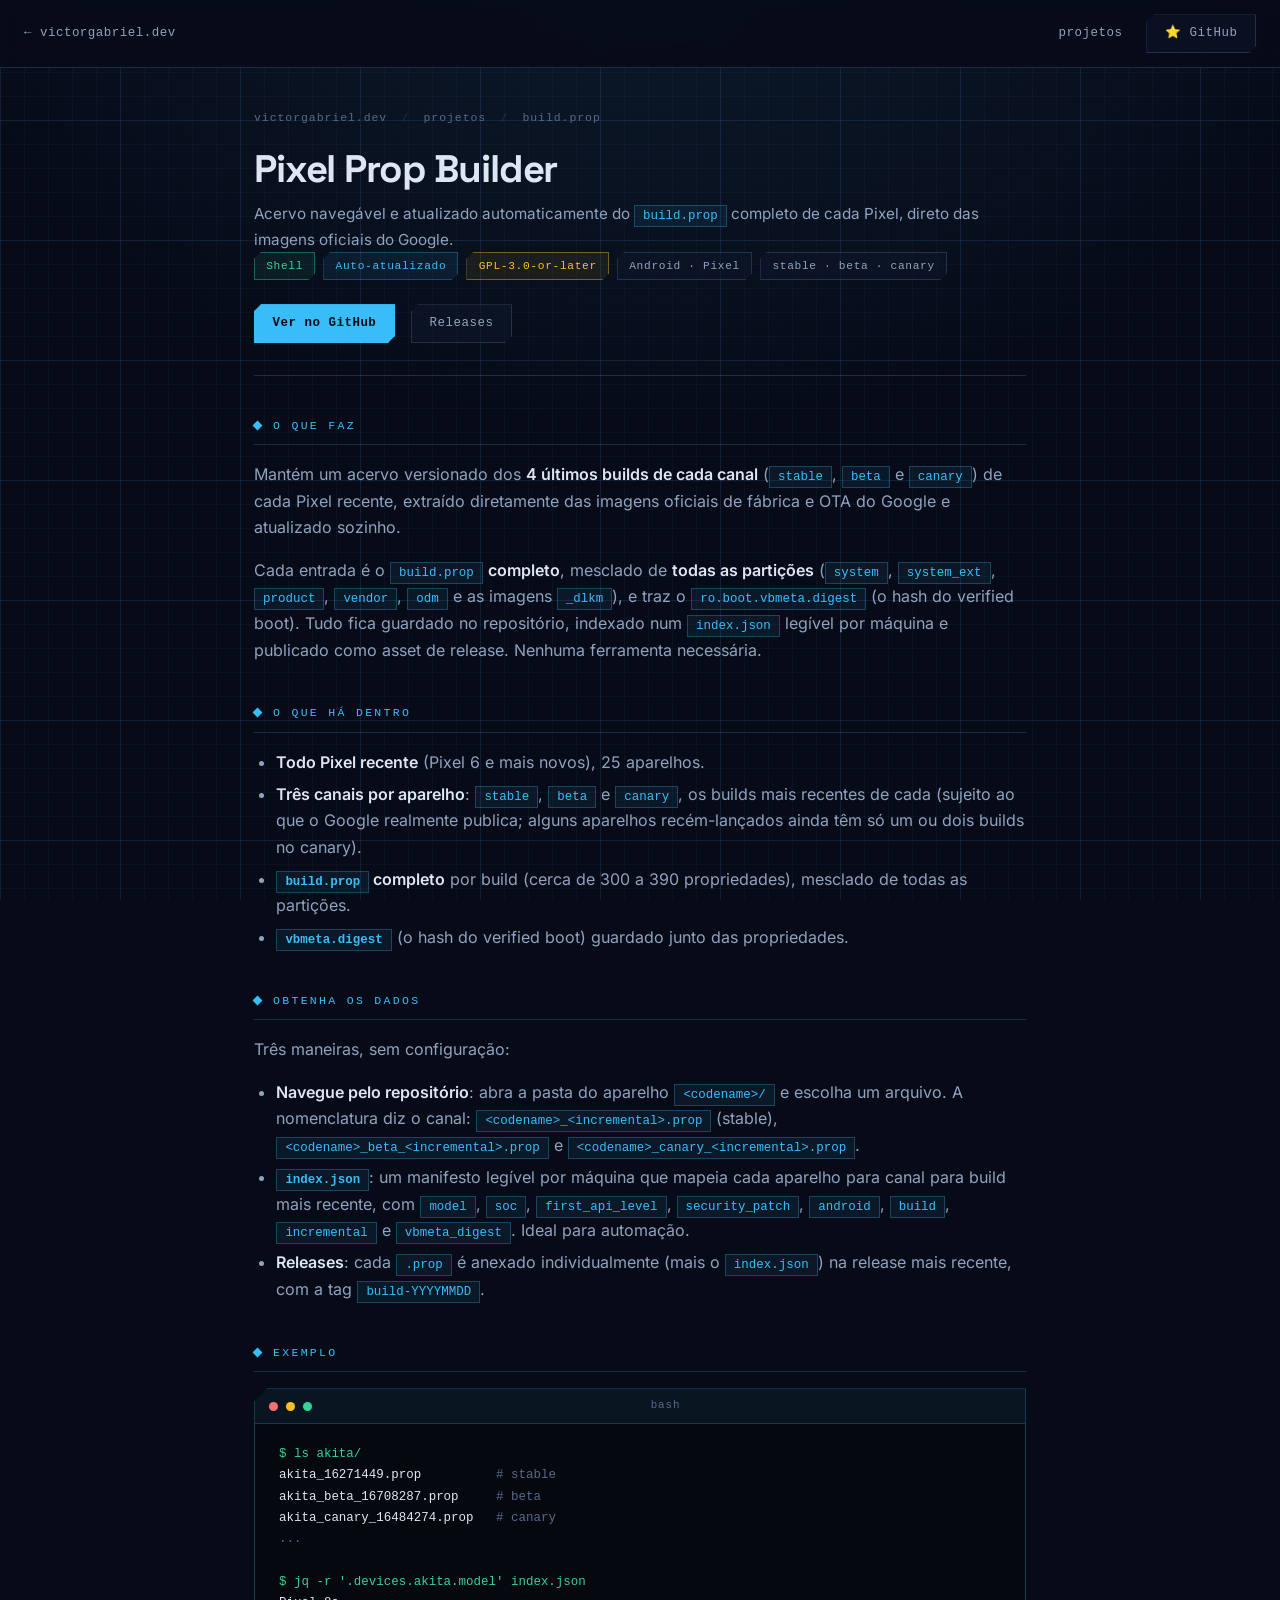
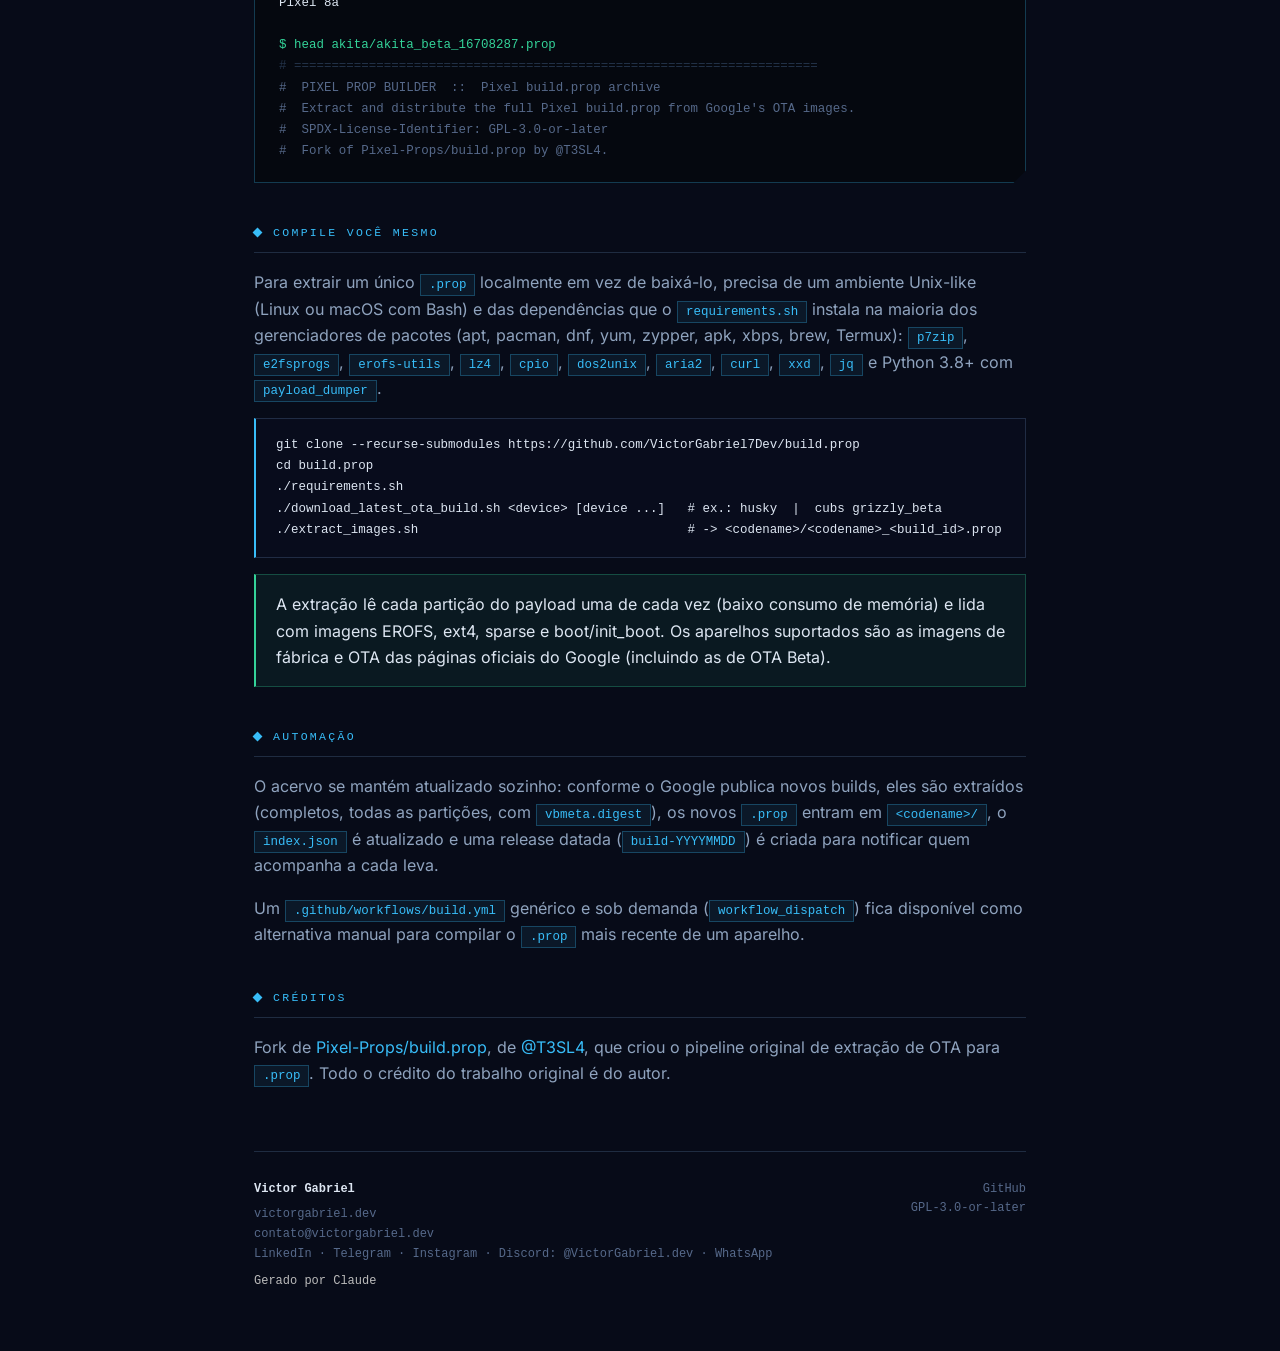
==== commit 09142eb6: "Atualiza o espelho do conteúdo servido por https://victorgabriel.dev/ Captura feita por HTTP público" ====
--- a/projetos/build.prop/index.html
+++ b/projetos/build.prop/index.html
@@ -147,7 +147,7 @@
             automação.
           </li>
           <li>
-            <strong>Releases</strong>: baixe todo o acervo como um único <code>.zip</code> (mais o
+            <strong>Releases</strong>: cada <code>.prop</code> é anexado individualmente (mais o
             <code>index.json</code>) na release mais recente, com a tag <code>build-YYYYMMDD</code>.
           </li>
         </ul>
